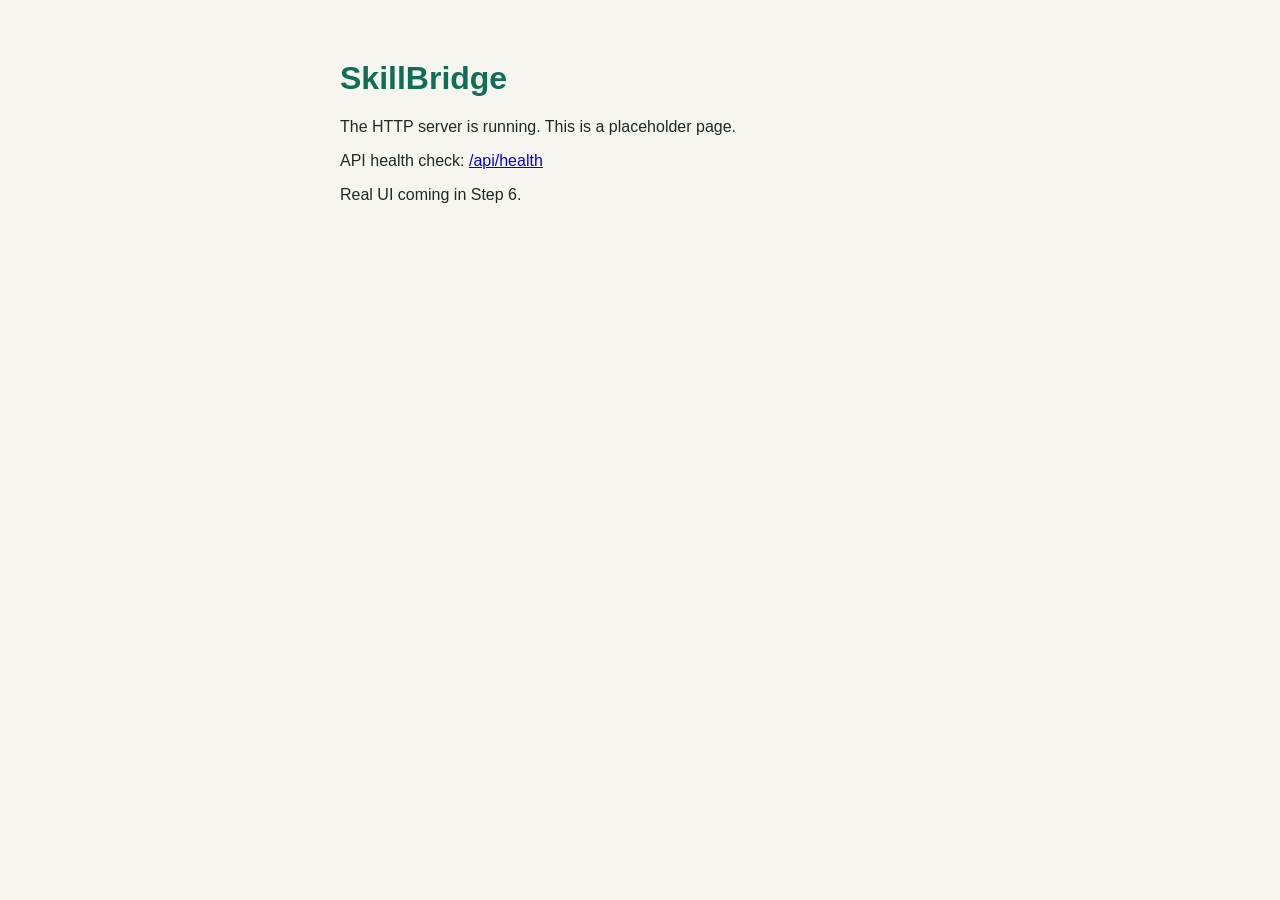
==== public/index.html @ 1119574b "Step 1+2: Add cpp-httplib, nlohmann/json, and JSON serializers" ====
<!DOCTYPE html>
<html>
<head>
    <meta charset="utf-8">
    <title>SkillBridge</title>
    <style>
        body {
            font-family: sans-serif;
            max-width: 600px;
            margin: 60px auto;
            padding: 0 20px;
            color: #1f2a26;
            background: #f7f5ef
        }

        h1 {
            color: #0f6e54
        }

        code {
            background: #f1ede2;
            padding: 2px 6px;
            border-radius: 4px
        }
    </style>
</head>
<body>
    <h1>SkillBridge</h1>
    <p>The HTTP server is running. This is a placeholder page.</p>
    <p>API health check: <a href="/api/health">/api/health</a></p>
    <p>Real UI coming in Step 6.</p>
</body>
</html>
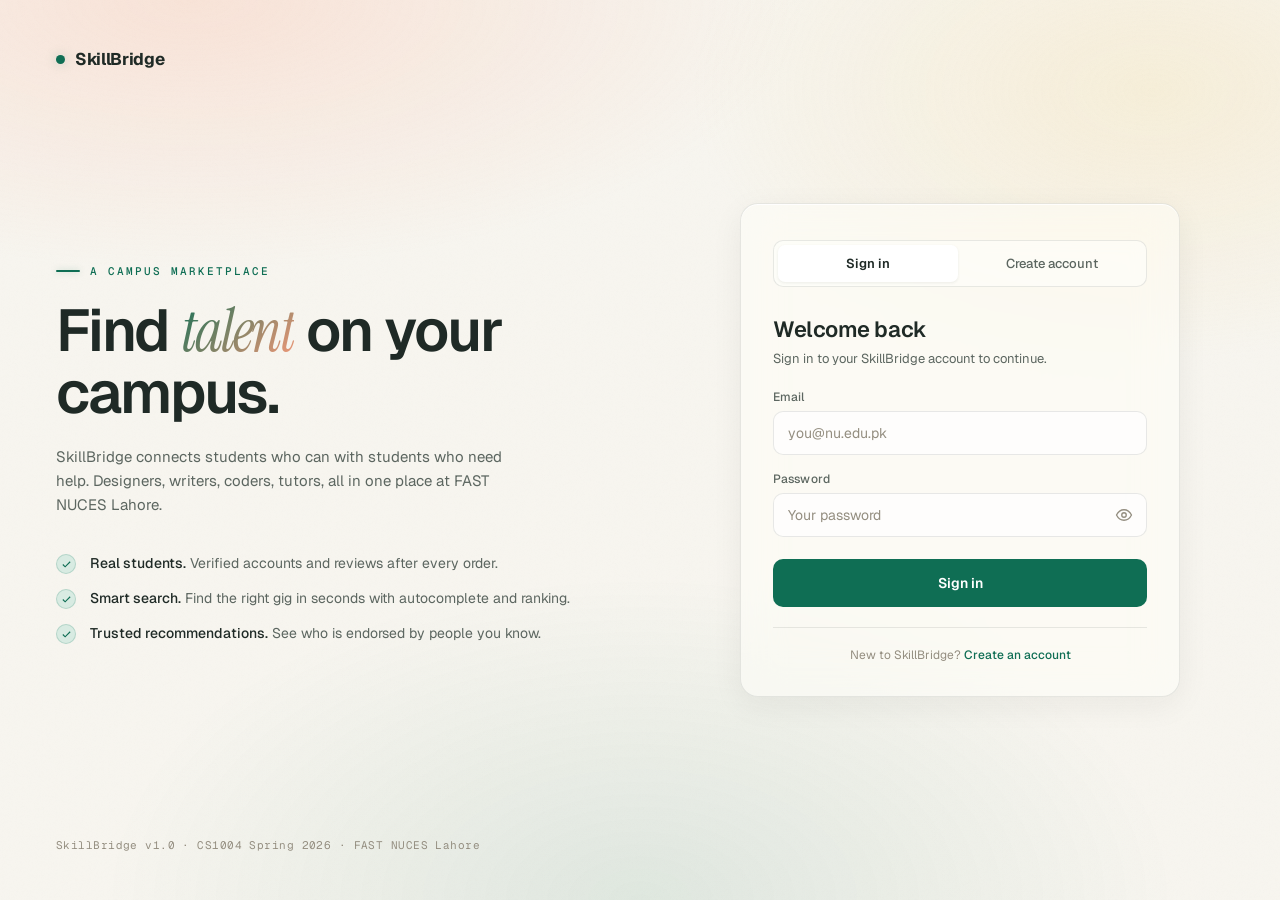
==== commit dbcf62c9: "index.html updated" ====
--- a/public/index.html
+++ b/public/index.html
@@ -1,33 +1,1059 @@
 <!DOCTYPE html>
-<html>
+<html lang="en">
 <head>
-    <meta charset="utf-8">
-    <title>SkillBridge</title>
+    <meta charset="UTF-8">
+    <meta name="viewport" content="width=device-width, initial-scale=1.0, viewport-fit=cover">
+    <meta name="description" content="SkillBridge - campus freelancing platform for FAST NUCES Lahore students">
+    <title>SkillBridge - Sign in</title>
+
+    <link rel="preconnect" href="https://fonts.googleapis.com">
+    <link rel="preconnect" href="https://fonts.gstatic.com" crossorigin>
+    <link href="https://fonts.googleapis.com/css2?family=Geist:wght@300;400;500;600;700;800&family=Geist+Mono:wght@400;500&family=Instrument+Serif:ital@0;1&display=swap" rel="stylesheet">
+
     <style>
-        body {
-            font-family: sans-serif;
-            max-width: 600px;
-            margin: 60px auto;
-            padding: 0 20px;
-            color: #1f2a26;
-            background: #f7f5ef
-        }
-
-        h1 {
-            color: #0f6e54
-        }
-
-        code {
-            background: #f1ede2;
-            padding: 2px 6px;
-            border-radius: 4px
+        /* ============================================================
+        DESIGN TOKENS - Locked Mockup B v2 Light Emerald
+        ============================================================ */
+        :root {
+            --bg-0: #f7f5ef;
+            --bg-1: #fefdfa;
+            --bg-2: #f1ede2;
+            --line: rgba(31, 42, 38, 0.10);
+            --line-strong: rgba(31, 42, 38, 0.18);
+            --text: #1f2a26;
+            --text-dim: #5c6660;
+            --text-faint: #948e80;
+            --accent: #0f6e54;
+            --accent-hover: #0c5b46;
+            --accent-soft: #d8ebe2;
+            --accent-2: #ff9b7a;
+            --accent-glow: rgba(15, 110, 84, 0.25);
+            --warm-yellow: #f5d68a;
+            --error: #c4523a;
+            --error-soft: rgba(196, 82, 58, 0.08);
+            --success: #0f6e54;
+        }
+
+        * {
+            box-sizing: border-box;
+            margin: 0;
+            padding: 0;
+        }
+
+        html, body {
+            background: var(--bg-0);
+            color: var(--text);
+            font-family: 'Geist', -apple-system, sans-serif;
+            -webkit-font-smoothing: antialiased;
+            -moz-osx-font-smoothing: grayscale;
+            overflow-x: hidden;
+            min-height: 100vh;
+            min-height: 100svh;
+        }
+
+            body::before {
+                content: "";
+                position: fixed;
+                inset: 0;
+                background: radial-gradient(ellipse 80% 50% at 15% 0%, rgba(255, 155, 122, 0.20), transparent 60%), radial-gradient(ellipse 60% 50% at 90% 10%, rgba(245, 214, 138, 0.22), transparent 60%), radial-gradient(ellipse 70% 60% at 50% 100%, rgba(15, 110, 84, 0.10), transparent 60%);
+                pointer-events: none;
+                z-index: 0;
+            }
+
+            body::after {
+                content: "";
+                position: fixed;
+                inset: 0;
+                background-image: url("data:image/svg+xml;utf8,<svg xmlns='http://www.w3.org/2000/svg' width='200' height='200'><filter id='n'><feTurbulence baseFrequency='0.85' /></filter><rect width='200' height='200' filter='url(%23n)' opacity='0.5'/></svg>");
+                opacity: 0.04;
+                pointer-events: none;
+                z-index: 0;
+                mix-blend-mode: multiply;
+            }
+
+        .page {
+            position: relative;
+            z-index: 1;
+            min-height: 100vh;
+            min-height: 100svh;
+            display: grid;
+            grid-template-columns: 1fr 1fr;
+        }
+
+        /* BRAND PANEL */
+        .brand {
+            padding: 48px 56px;
+            display: flex;
+            flex-direction: column;
+            justify-content: space-between;
+            min-height: 100vh;
+            min-height: 100svh;
+            position: relative;
+        }
+
+        .brand-logo {
+            display: flex;
+            align-items: center;
+            gap: 10px;
+            font-weight: 700;
+            font-size: 17px;
+            letter-spacing: -0.02em;
+        }
+
+            .brand-logo .dot {
+                width: 9px;
+                height: 9px;
+                background: var(--accent);
+                border-radius: 50%;
+                box-shadow: 0 0 12px var(--accent-glow);
+            }
+
+        .brand-hero {
+            max-width: 520px;
+        }
+
+            .brand-hero .eyebrow {
+                font-family: 'Geist Mono', monospace;
+                font-size: 11px;
+                color: var(--accent);
+                text-transform: uppercase;
+                letter-spacing: 0.18em;
+                margin-bottom: 22px;
+                display: flex;
+                align-items: center;
+                gap: 10px;
+                font-weight: 500;
+            }
+
+                .brand-hero .eyebrow::before {
+                    content: "";
+                    width: 24px;
+                    height: 1.5px;
+                    background: var(--accent);
+                    box-shadow: 0 0 6px var(--accent-glow);
+                    border-radius: 2px;
+                }
+
+            .brand-hero h1 {
+                font-size: clamp(36px, 4.6vw, 64px);
+                font-weight: 600;
+                line-height: 1.04;
+                letter-spacing: -0.035em;
+                margin-bottom: 22px;
+                color: var(--text);
+            }
+
+                .brand-hero h1 .accent {
+                    font-family: 'Instrument Serif', serif;
+                    font-style: italic;
+                    font-weight: 400;
+                    background: linear-gradient(135deg, var(--accent), var(--accent-2));
+                    -webkit-background-clip: text;
+                    background-clip: text;
+                    color: transparent;
+                }
+
+            .brand-hero .sub {
+                color: var(--text-dim);
+                font-size: 15px;
+                line-height: 1.6;
+                max-width: 48ch;
+                margin-bottom: 36px;
+            }
+
+        .brand-bullets {
+            display: flex;
+            flex-direction: column;
+            gap: 14px;
+        }
+
+        .brand-bullet {
+            display: flex;
+            align-items: flex-start;
+            gap: 14px;
+            color: var(--text-dim);
+            font-size: 14px;
+            line-height: 1.5;
+        }
+
+            .brand-bullet .check {
+                flex-shrink: 0;
+                width: 20px;
+                height: 20px;
+                border-radius: 50%;
+                background: var(--accent-soft);
+                border: 1px solid rgba(15, 110, 84, 0.18);
+                display: grid;
+                place-items: center;
+                margin-top: 1px;
+            }
+
+                .brand-bullet .check svg {
+                    width: 11px;
+                    height: 11px;
+                    stroke: var(--accent);
+                    stroke-width: 2.5;
+                    fill: none;
+                }
+
+            .brand-bullet b {
+                color: var(--text);
+                font-weight: 500;
+            }
+
+        .brand-footer {
+            font-family: 'Geist Mono', monospace;
+            font-size: 11px;
+            color: var(--text-faint);
+            letter-spacing: 0.04em;
+        }
+
+        /* AUTH PANEL */
+        .auth {
+            display: grid;
+            place-items: center;
+            padding: 48px 40px;
+            min-height: 100vh;
+            min-height: 100svh;
+        }
+
+        .auth-card {
+            width: 100%;
+            max-width: 440px;
+            background: rgba(254, 253, 250, 0.6);
+            backdrop-filter: blur(20px) saturate(180%);
+            -webkit-backdrop-filter: blur(20px) saturate(180%);
+            border: 1px solid var(--line);
+            border-radius: 18px;
+            padding: 36px 32px 32px;
+            box-shadow: 0 1px 0 rgba(255, 255, 255, 0.8) inset, 0 8px 32px rgba(31, 42, 38, 0.06);
+            animation: fadeUp .5s ease-out backwards;
+        }
+
+        /* TABS */
+        .tabs {
+            display: grid;
+            grid-template-columns: 1fr 1fr;
+            gap: 4px;
+            background: rgba(254, 253, 250, 0.6);
+            border: 1px solid var(--line);
+            border-radius: 10px;
+            padding: 4px;
+            margin-bottom: 28px;
+        }
+
+        .tab {
+            background: transparent;
+            border: none;
+            color: var(--text-dim);
+            padding: 10px 16px;
+            font-size: 13px;
+            font-weight: 500;
+            border-radius: 7px;
+            cursor: pointer;
+            font-family: inherit;
+            transition: background .2s, color .2s, box-shadow .2s;
+        }
+
+            .tab.on {
+                background: #fff;
+                color: var(--text);
+                box-shadow: 0 1px 3px rgba(31, 42, 38, 0.08);
+                font-weight: 600;
+            }
+
+        /* FORM HEADING */
+        .form-head {
+            margin-bottom: 20px;
+        }
+
+            .form-head h2 {
+                font-size: 22px;
+                font-weight: 600;
+                letter-spacing: -0.02em;
+                margin-bottom: 6px;
+            }
+
+            .form-head p {
+                color: var(--text-dim);
+                font-size: 13px;
+                line-height: 1.5;
+            }
+
+        /* FORM FIELDS */
+        form {
+            display: flex;
+            flex-direction: column;
+            gap: 16px;
+        }
+
+        .field {
+            display: flex;
+            flex-direction: column;
+            gap: 6px;
+        }
+
+            .field label {
+                font-size: 12px;
+                font-weight: 500;
+                color: var(--text-dim);
+                letter-spacing: 0.01em;
+            }
+
+        /* INPUT WRAPPER (allows positioning the show-password button) */
+        .input-wrap {
+            position: relative;
+        }
+
+            .input-wrap input {
+                width: 100%;
+                background: rgba(255, 255, 255, 0.7);
+                border: 1px solid var(--line);
+                border-radius: 10px;
+                padding: 12px 14px;
+                font-size: 14px;
+                font-family: inherit;
+                color: var(--text);
+                outline: none;
+                transition: border-color .2s, background .2s, box-shadow .2s;
+            }
+
+            .input-wrap.has-toggle input {
+                padding-right: 44px;
+            }
+
+            .input-wrap input::placeholder {
+                color: var(--text-faint);
+            }
+
+            .input-wrap input:hover {
+                border-color: var(--line-strong);
+            }
+
+            .input-wrap input:focus {
+                border-color: var(--accent);
+                background: #fff;
+                box-shadow: 0 0 0 3px var(--accent-glow);
+            }
+
+            .input-wrap input:disabled {
+                background: var(--bg-2);
+                color: var(--text-faint);
+                cursor: not-allowed;
+            }
+
+        /* SHOW-PASSWORD EYE TOGGLE */
+        .pw-toggle {
+            position: absolute;
+            right: 6px;
+            top: 50%;
+            transform: translateY(-50%);
+            background: transparent;
+            border: none;
+            padding: 8px;
+            cursor: pointer;
+            border-radius: 6px;
+            display: grid;
+            place-items: center;
+            color: var(--text-faint);
+            transition: color .2s, background .2s;
+        }
+
+            .pw-toggle:hover {
+                color: var(--text-dim);
+                background: rgba(31, 42, 38, 0.04);
+            }
+
+            .pw-toggle svg {
+                width: 18px;
+                height: 18px;
+                stroke: currentColor;
+                stroke-width: 1.8;
+                fill: none;
+                stroke-linecap: round;
+                stroke-linejoin: round;
+            }
+
+            .pw-toggle .eye-off {
+                display: none;
+            }
+
+            .pw-toggle.shown .eye-on {
+                display: none;
+            }
+
+            .pw-toggle.shown .eye-off {
+                display: block;
+            }
+
+        /* ROLE PICKER */
+        .role-picker {
+            display: grid;
+            grid-template-columns: 1fr 1fr;
+            gap: 8px;
+        }
+
+        .role-option {
+            position: relative;
+            cursor: pointer;
+        }
+
+            .role-option input {
+                position: absolute;
+                opacity: 0;
+                pointer-events: none;
+            }
+
+        .role-card {
+            background: rgba(255, 255, 255, 0.6);
+            border: 1px solid var(--line);
+            border-radius: 10px;
+            padding: 12px 14px;
+            transition: all .2s;
+            display: flex;
+            flex-direction: column;
+            gap: 2px;
+        }
+
+            .role-card .role-name {
+                font-size: 13px;
+                font-weight: 600;
+                color: var(--text);
+            }
+
+            .role-card .role-desc {
+                font-size: 11px;
+                color: var(--text-faint);
+                line-height: 1.3;
+            }
+
+        .role-option:hover .role-card {
+            border-color: var(--line-strong);
+            background: rgba(255, 255, 255, 0.9);
+        }
+
+        .role-option input:checked + .role-card {
+            border-color: var(--accent);
+            background: var(--accent-soft);
+            box-shadow: 0 0 0 3px var(--accent-glow);
+        }
+
+            .role-option input:checked + .role-card .role-name {
+                color: var(--accent);
+            }
+
+        /* PRIMARY BUTTON */
+        .btn-primary {
+            background: var(--accent);
+            color: #fff;
+            border: none;
+            padding: 13px 18px;
+            border-radius: 10px;
+            font-weight: 600;
+            font-size: 14px;
+            cursor: pointer;
+            font-family: inherit;
+            transition: transform .15s, box-shadow .2s, background .2s;
+            margin-top: 6px;
+            min-height: 48px;
+        }
+
+            .btn-primary:hover:not(:disabled) {
+                transform: translateY(-1px);
+                background: var(--accent-hover);
+                box-shadow: 0 6px 20px var(--accent-glow);
+            }
+
+            .btn-primary:active:not(:disabled) {
+                transform: translateY(0);
+            }
+
+            .btn-primary:disabled {
+                background: var(--text-faint);
+                cursor: not-allowed;
+                opacity: 0.7;
+            }
+
+        /* ERROR BANNER (lives inside each form block, above form fields) */
+        .error-banner {
+            background: var(--error-soft);
+            border: 1px solid rgba(196, 82, 58, 0.25);
+            color: var(--error);
+            padding: 10px 14px;
+            border-radius: 10px;
+            font-size: 13px;
+            line-height: 1.4;
+            display: none;
+            margin-bottom: 16px;
+        }
+
+            .error-banner.show {
+                display: block;
+                animation: fadeUp .25s ease-out;
+            }
+
+        /* AUTH FOOTER */
+        .auth-foot {
+            margin-top: 20px;
+            padding-top: 18px;
+            border-top: 1px solid var(--line);
+            text-align: center;
+            font-size: 12px;
+            color: var(--text-faint);
+            line-height: 1.5;
+        }
+
+            .auth-foot a {
+                color: var(--accent);
+                text-decoration: none;
+                font-weight: 500;
+                cursor: pointer;
+            }
+
+                .auth-foot a:hover {
+                    color: var(--accent-hover);
+                    text-decoration: underline;
+                }
+
+        /* FORM BLOCK VISIBILITY */
+        .form-block {
+            display: none;
+        }
+
+            .form-block.on {
+                display: block;
+                animation: fadeUp .25s ease-out;
+            }
+
+        /* ANIMATION */
+        @keyframes fadeUp {
+            from {
+                opacity: 0;
+                transform: translateY(12px);
+            }
+
+            to {
+                opacity: 1;
+                transform: translateY(0);
+            }
+        }
+
+        /* RESPONSIVE: TABLET */
+        @media (max-width: 959px) {
+            .page {
+                grid-template-columns: 1fr;
+            }
+
+            .brand {
+                min-height: auto;
+                padding: 36px 40px 24px;
+            }
+
+            .brand-hero {
+                max-width: 100%;
+            }
+
+                .brand-hero h1 {
+                    font-size: clamp(30px, 5vw, 44px);
+                    margin-bottom: 16px;
+                }
+
+                .brand-hero .sub {
+                    font-size: 14px;
+                    margin-bottom: 24px;
+                    max-width: 60ch;
+                }
+
+            .brand-bullets {
+                flex-direction: row;
+                flex-wrap: wrap;
+                gap: 10px;
+            }
+
+            .brand-bullet {
+                background: rgba(254, 253, 250, 0.5);
+                border: 1px solid var(--line);
+                padding: 8px 12px;
+                border-radius: 999px;
+                font-size: 12px;
+            }
+
+                .brand-bullet b {
+                    font-weight: 500;
+                }
+
+            .brand-footer {
+                display: none;
+            }
+
+            .auth {
+                min-height: auto;
+                padding: 24px 40px 48px;
+            }
+        }
+
+        /* RESPONSIVE: MOBILE */
+        @media (max-width: 639px) {
+            .brand {
+                padding: 24px 20px 12px;
+                gap: 16px;
+            }
+
+            .brand-hero .eyebrow {
+                display: none;
+            }
+
+            .brand-hero h1 {
+                font-size: 22px;
+                margin-bottom: 8px;
+                letter-spacing: -0.02em;
+            }
+
+            .brand-hero .sub {
+                font-size: 13px;
+                margin-bottom: 0;
+                max-width: 100%;
+            }
+
+            .brand-bullets {
+                display: none;
+            }
+
+            .auth {
+                padding: 16px 20px 32px;
+            }
+
+            .auth-card {
+                padding: 28px 22px 24px;
+                border-radius: 16px;
+            }
+
+            .input-wrap input {
+                font-size: 16px;
+                padding: 14px 14px;
+                min-height: 48px;
+            }
+
+            .input-wrap.has-toggle input {
+                padding-right: 48px;
+            }
+
+            .btn-primary {
+                font-size: 15px;
+                padding: 14px 18px;
+            }
+
+            .tab {
+                padding: 12px 14px;
+                min-height: 44px;
+            }
+
+            .form-head h2 {
+                font-size: 20px;
+            }
+        }
+
+        /* RESPONSIVE: VERY SMALL PHONES */
+        @media (max-width: 379px) {
+            .brand {
+                padding: 20px 16px 10px;
+            }
+
+            .brand-logo {
+                font-size: 16px;
+            }
+
+            .brand-hero h1 {
+                font-size: 20px;
+            }
+
+            .brand-hero .sub {
+                font-size: 12px;
+            }
+
+            .auth {
+                padding: 12px 16px 24px;
+            }
+
+            .auth-card {
+                padding: 22px 18px 20px;
+            }
+
+            .role-picker {
+                grid-template-columns: 1fr;
+            }
+
+            .form-head h2 {
+                font-size: 19px;
+            }
+        }
+
+        /* REDUCED MOTION */
+        @media (prefers-reduced-motion: reduce) {
+            *, *::before, *::after {
+                animation-duration: 0.01ms !important;
+                transition-duration: 0.01ms !important;
+            }
         }
     </style>
 </head>
 <body>
-    <h1>SkillBridge</h1>
-    <p>The HTTP server is running. This is a placeholder page.</p>
-    <p>API health check: <a href="/api/health">/api/health</a></p>
-    <p>Real UI coming in Step 6.</p>
+
+    <div class="page">
+
+        <aside class="brand">
+            <div class="brand-logo">
+                <span class="dot"></span>
+                SkillBridge
+            </div>
+
+            <div class="brand-hero">
+                <div class="eyebrow">A campus marketplace</div>
+                <h1>Find <span class="accent">talent</span> on your campus.</h1>
+                <p class="sub">SkillBridge connects students who can with students who need help. Designers, writers, coders, tutors, all in one place at FAST NUCES Lahore.</p>
+
+                <div class="brand-bullets">
+                    <div class="brand-bullet">
+                        <span class="check">
+                            <svg viewBox="0 0 24 24"><polyline points="20 6 9 17 4 12" /></svg>
+                        </span>
+                        <div><b>Real students.</b> Verified accounts and reviews after every order.</div>
+                    </div>
+                    <div class="brand-bullet">
+                        <span class="check">
+                            <svg viewBox="0 0 24 24"><polyline points="20 6 9 17 4 12" /></svg>
+                        </span>
+                        <div><b>Smart search.</b> Find the right gig in seconds with autocomplete and ranking.</div>
+                    </div>
+                    <div class="brand-bullet">
+                        <span class="check">
+                            <svg viewBox="0 0 24 24"><polyline points="20 6 9 17 4 12" /></svg>
+                        </span>
+                        <div><b>Trusted recommendations.</b> See who is endorsed by people you know.</div>
+                    </div>
+                </div>
+            </div>
+
+            <div class="brand-footer">SkillBridge v1.0 &middot; CS1004 Spring 2026 &middot; FAST NUCES Lahore</div>
+        </aside>
+
+        <main class="auth">
+            <section class="auth-card" aria-labelledby="auth-title">
+
+                <div class="tabs" role="tablist">
+                    <button type="button" class="tab on" data-tab="login" role="tab" aria-selected="true">Sign in</button>
+                    <button type="button" class="tab" data-tab="register" role="tab" aria-selected="false">Create account</button>
+                </div>
+
+                <!-- LOGIN BLOCK -->
+                <div class="form-block on" data-block="login">
+                    <div class="form-head">
+                        <h2 id="auth-title">Welcome back</h2>
+                        <p>Sign in to your SkillBridge account to continue.</p>
+                    </div>
+
+                    <div class="error-banner" id="loginError" role="alert"></div>
+
+                    <form id="loginForm" novalidate>
+                        <div class="field">
+                            <label for="loginEmail">Email</label>
+                            <div class="input-wrap">
+                                <input type="email" id="loginEmail" name="email" placeholder="you@nu.edu.pk" autocomplete="email" required>
+                            </div>
+                        </div>
+                        <div class="field">
+                            <label for="loginPassword">Password</label>
+                            <div class="input-wrap has-toggle">
+                                <input type="password" id="loginPassword" name="password" placeholder="Your password" autocomplete="current-password" required>
+                                <button type="button" class="pw-toggle" data-target="loginPassword" aria-label="Show password">
+                                    <svg class="eye-on" viewBox="0 0 24 24"><path d="M2 12s3.5-7 10-7 10 7 10 7-3.5 7-10 7-10-7-10-7z" /><circle cx="12" cy="12" r="3" /></svg>
+                                    <svg class="eye-off" viewBox="0 0 24 24"><path d="M17.94 17.94A10.94 10.94 0 0 1 12 19c-6.5 0-10-7-10-7a19.5 19.5 0 0 1 4.06-4.94" /><path d="M9.9 4.24A10.94 10.94 0 0 1 12 4c6.5 0 10 7 10 7a19.46 19.46 0 0 1-2.16 3.19" /><line x1="2" y1="2" x2="22" y2="22" /><path d="M14.12 14.12a3 3 0 1 1-4.24-4.24" /></svg>
+                                </button>
+                            </div>
+                        </div>
+                        <button type="submit" class="btn-primary" id="loginBtn">Sign in</button>
+                    </form>
+
+                    <div class="auth-foot">
+                        New to SkillBridge? <a data-switch="register">Create an account</a>
+                    </div>
+                </div>
+
+                <!-- REGISTER BLOCK -->
+                <div class="form-block" data-block="register">
+                    <div class="form-head">
+                        <h2>Create your account</h2>
+                        <p>Join the SkillBridge campus marketplace.</p>
+                    </div>
+
+                    <div class="error-banner" id="registerError" role="alert"></div>
+
+                    <form id="registerForm" novalidate>
+                        <div class="field">
+                            <label for="regName">Full name</label>
+                            <div class="input-wrap">
+                                <input type="text" id="regName" name="name" placeholder="Your full name" autocomplete="name" required>
+                            </div>
+                        </div>
+                        <div class="field">
+                            <label for="regEmail">Email</label>
+                            <div class="input-wrap">
+                                <input type="email" id="regEmail" name="email" placeholder="you@nu.edu.pk" autocomplete="email" required>
+                            </div>
+                        </div>
+                        <div class="field">
+                            <label for="regPassword">Password</label>
+                            <div class="input-wrap has-toggle">
+                                <input type="password" id="regPassword" name="password" placeholder="At least 8 characters with one digit" autocomplete="new-password" required>
+                                <button type="button" class="pw-toggle" data-target="regPassword" aria-label="Show password">
+                                    <svg class="eye-on" viewBox="0 0 24 24"><path d="M2 12s3.5-7 10-7 10 7 10 7-3.5 7-10 7-10-7-10-7z" /><circle cx="12" cy="12" r="3" /></svg>
+                                    <svg class="eye-off" viewBox="0 0 24 24"><path d="M17.94 17.94A10.94 10.94 0 0 1 12 19c-6.5 0-10-7-10-7a19.5 19.5 0 0 1 4.06-4.94" /><path d="M9.9 4.24A10.94 10.94 0 0 1 12 4c6.5 0 10 7 10 7a19.46 19.46 0 0 1-2.16 3.19" /><line x1="2" y1="2" x2="22" y2="22" /><path d="M14.12 14.12a3 3 0 1 1-4.24-4.24" /></svg>
+                                </button>
+                            </div>
+                        </div>
+
+                        <div class="field">
+                            <label>I am a...</label>
+                            <div class="role-picker">
+                                <label class="role-option">
+                                    <input type="radio" name="role" value="CLIENT" checked>
+                                    <div class="role-card">
+                                        <div class="role-name">Client</div>
+                                        <div class="role-desc">I want to hire freelancers</div>
+                                    </div>
+                                </label>
+                                <label class="role-option">
+                                    <input type="radio" name="role" value="FREELANCER">
+                                    <div class="role-card">
+                                        <div class="role-name">Freelancer</div>
+                                        <div class="role-desc">I want to offer my skills</div>
+                                    </div>
+                                </label>
+                            </div>
+                        </div>
+
+                        <button type="submit" class="btn-primary" id="registerBtn">Create account</button>
+                    </form>
+
+                    <div class="auth-foot">
+                        Already have an account? <a data-switch="login">Sign in</a>
+                    </div>
+                </div>
+
+            </section>
+        </main>
+
+    </div>
+
+    <script>
+        // ============================================================
+        // SkillBridge auth page logic
+        //
+        // Endpoints (already wired in HttpServer.cpp):
+        //   POST /api/register  -> {name, email, password, role}
+        //                          returns 201 {token, user}
+        //   POST /api/login     -> {email, password}
+        //                          returns 200 {token, user}
+        //   GET  /api/me        -> Authorization: Bearer <token>
+        //                          returns 200 (response shape verified
+        //                          when /browse.html exists and tests run)
+        //
+        // Storage:
+        //   sessionStorage.sb_token = "<token>"
+        //   sessionStorage.sb_user  = JSON.stringify(user)
+        // ============================================================
+
+        const API_BASE = "";
+
+        // Email rule: at least one char before @, one char before the dot,
+        // one char after the dot. Loose, intentional.
+        const EMAIL_REGEX = /^.+@.+\..+$/;
+
+        // Password rule: matches backend - >= 8 chars and at least one digit.
+        function isPasswordValid(pw) {
+        return pw.length >= 8 && /\d/.test(pw);
+        }
+
+        // ---- Tab switching ----------------------------------------
+        function switchTab(target) {
+        document.querySelectorAll(".tab").forEach(t => {
+        const on = t.dataset.tab === target;
+        t.classList.toggle("on", on);
+        t.setAttribute("aria-selected", on ? "true" : "false");
+        });
+        document.querySelectorAll(".form-block").forEach(b => {
+        b.classList.toggle("on", b.dataset.block === target);
+        });
+        hideError("loginError");
+        hideError("registerError");
+        }
+        document.querySelectorAll(".tab").forEach(t => {
+        t.addEventListener("click", () => switchTab(t.dataset.tab));
+        });
+        document.querySelectorAll("[data-switch]").forEach(a => {
+        a.addEventListener("click", (e) => {
+        e.preventDefault();
+        switchTab(a.dataset.switch);
+        });
+        });
+
+        // ---- Show password toggle ---------------------------------
+        document.querySelectorAll(".pw-toggle").forEach(btn => {
+        btn.addEventListener("click", () => {
+        const target = document.getElementById(btn.dataset.target);
+        if (!target) return;
+        const isPw = target.type === "password";
+        target.type = isPw ? "text" : "password";
+        btn.classList.toggle("shown", isPw);
+        btn.setAttribute("aria-label", isPw ? "Hide password" : "Show password");
+        });
+        });
+
+        // ---- Per-form error display -------------------------------
+        function showError(bannerId, msg) {
+        const el = document.getElementById(bannerId);
+        el.textContent = msg;
+        el.classList.add("show");
+        }
+        function hideError(bannerId) {
+        const el = document.getElementById(bannerId);
+        el.classList.remove("show");
+        el.textContent = "";
+        }
+
+        // ---- Button busy state ------------------------------------
+        function setBusy(btn, busy, busyText) {
+        if (busy) {
+        btn.dataset.originalText = btn.textContent;
+        btn.textContent = busyText;
+        btn.disabled = true;
+        } else {
+        btn.textContent = btn.dataset.originalText || btn.textContent;
+        btn.disabled = false;
+        }
+        }
+
+        // ---- Save session and redirect ----------------------------
+        function completeAuth(payload, errorBannerId) {
+        if (!payload || !payload.token || !payload.user) {
+        showError(errorBannerId, "Server returned an unexpected response. Please try again.");
+        return;
+        }
+        sessionStorage.setItem("sb_token", payload.token);
+        sessionStorage.setItem("sb_user", JSON.stringify(payload.user));
+        window.location.href = "/browse.html";
+        }
+
+        // ---- API helper -------------------------------------------
+        async function apiCall(path, body, opts = {}) {
+        const headers = { "Content-Type": "application/json" };
+        if (opts.token) headers["Authorization"] = "Bearer " + opts.token;
+
+        let res;
+        try {
+        res = await fetch(API_BASE + path, {
+        method: opts.method || "POST",
+        headers,
+        body: body ? JSON.stringify(body) : undefined
+        });
+        } catch (networkErr) {
+        throw new Error("Cannot reach the server. Is it running?");
+        }
+
+        let data = null;
+        try { data = await res.json(); } catch (_) { /* may be empty */ }
+
+        if (!res.ok) {
+        const msg = (data && data.error) ? data.error : ("Request failed (" + res.status + ")");
+        const err = new Error(msg);
+        err.status = res.status;
+        throw err;
+        }
+        return data;
+        }
+
+        // ---- Auto-redirect if already signed in -------------------
+        async function checkExistingSession() {
+        const token = sessionStorage.getItem("sb_token");
+        if (!token) return;
+        try {
+        const data = await apiCall("/api/me", null, { method: "GET", token });
+        sessionStorage.setItem("sb_user", JSON.stringify(data.user || data));
+        window.location.href = "/browse.html";
+        } catch (e) {
+        sessionStorage.removeItem("sb_token");
+        sessionStorage.removeItem("sb_user");
+        }
+        }
+
+        // ---- Login submit -----------------------------------------
+        const loginForm = document.getElementById("loginForm");
+        const loginBtn  = document.getElementById("loginBtn");
+
+        loginForm.addEventListener("submit", async (e) => {
+        e.preventDefault();
+        hideError("loginError");
+
+        const email    = document.getElementById("loginEmail").value.trim();
+        const password = document.getElementById("loginPassword").value;
+
+        if (!email || !password) {
+        showError("loginError", "Please enter your email and password.");
+        return;
+        }
+        if (!EMAIL_REGEX.test(email)) {
+        showError("loginError", "Please enter a valid email address.");
+        return;
+        }
+
+        setBusy(loginBtn, true, "Signing in...");
+        try {
+        const data = await apiCall("/api/login", { email, password });
+        completeAuth(data, "loginError");
+        } catch (err) {
+        showError("loginError", err.message);
+        setBusy(loginBtn, false);
+        }
+        });
+
+        // ---- Register submit --------------------------------------
+        const registerForm = document.getElementById("registerForm");
+        const registerBtn  = document.getElementById("registerBtn");
+
+        registerForm.addEventListener("submit", async (e) => {
+        e.preventDefault();
+        hideError("registerError");
+
+        const name     = document.getElementById("regName").value.trim();
+        const email    = document.getElementById("regEmail").value.trim();
+        const password = document.getElementById("regPassword").value;
+        const role     = document.querySelector('input[name="role"]:checked').value;
+
+        if (!name || !email || !password) {
+        showError("registerError", "Please fill in all the fields.");
+        return;
+        }
+        if (!EMAIL_REGEX.test(email)) {
+        showError("registerError", "Please enter a valid email address.");
+        return;
+        }
+        if (!isPasswordValid(password)) {
+        showError("registerError", "Password must be at least 8 characters and contain at least one digit.");
+        return;
+        }
+
+        setBusy(registerBtn, true, "Creating account...");
+        try {
+        const data = await apiCall("/api/register", { name, email, password, role });
+        completeAuth(data, "registerError");
+        } catch (err) {
+        showError("registerError", err.message);
+        setBusy(registerBtn, false);
+        }
+        });
+
+        checkExistingSession();
+    </script>
+
 </body>
 </html>
